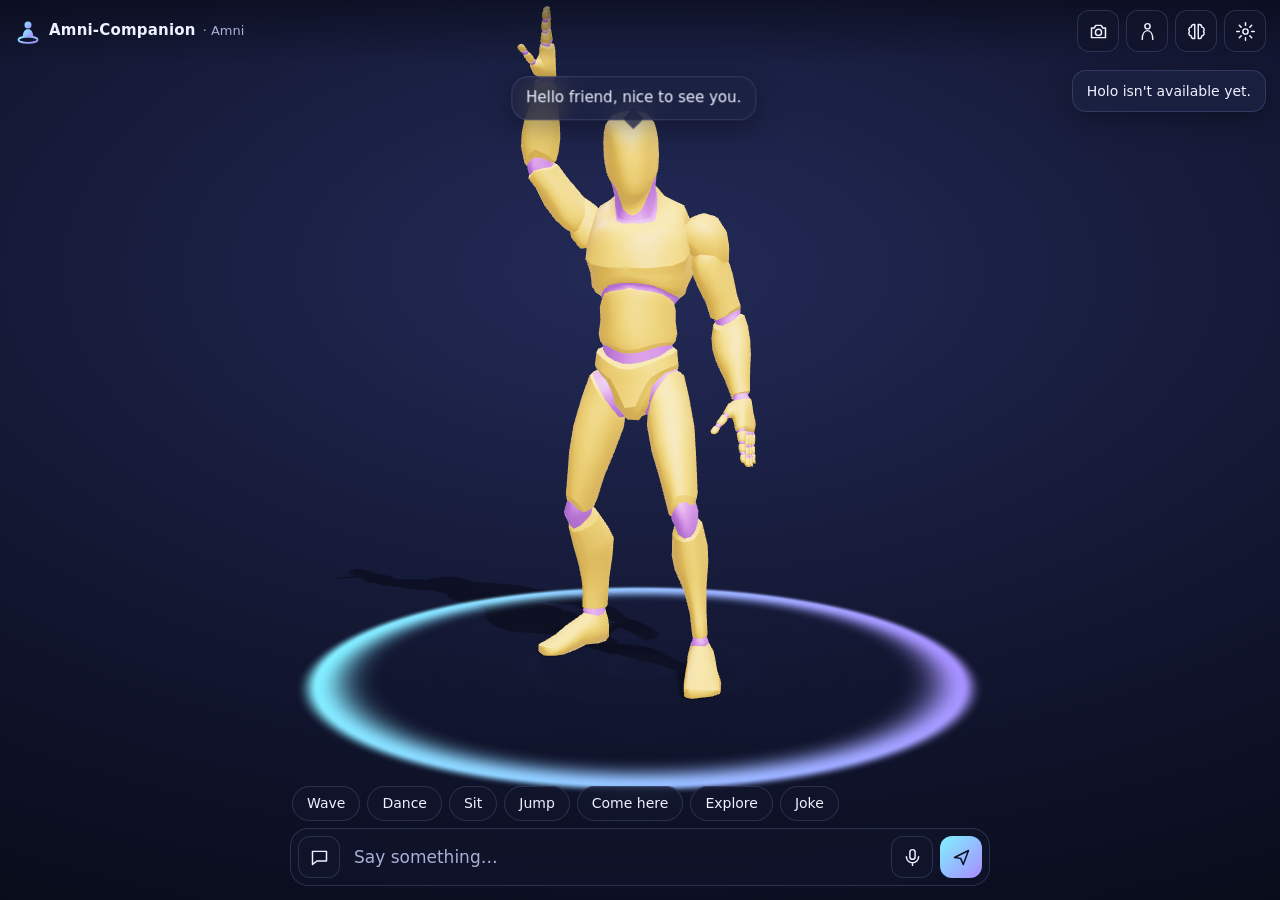
==== web/index.html @ f45200f0 "Amni-Companion 1.0.0: browser 3D AI companion Helium core written in Gold (rig matching, retargeting" ====
<!doctype html>
<html lang="en">
<head>
<meta charset="utf-8">
<meta name="viewport" content="width=device-width,initial-scale=1,viewport-fit=cover">
<title>Amni-Companion</title>
<meta name="description" content="A 3D AI companion for your browser: bring your own model and AI key, talk to it, and see it in AR with body tracking. Everything runs on your device.">
<meta name="theme-color" content="#0b0f1f">
<link rel="manifest" href="manifest.webmanifest">
<link rel="icon" href="icons/icon-192.png">
<link rel="apple-touch-icon" href="icons/icon-180.png">
<link rel="stylesheet" href="css/app.css">
<script type="importmap">{"imports":{"three":"./vendor/three/three.module.js"}}</script>
</head>
<body>
<video id="cam" playsinline muted></video>
<canvas id="stage"></canvas>
<div id="hud">
<header class="bar">
<div class="brand"><svg viewBox="0 0 32 32" aria-hidden="true"><defs><linearGradient id="lg" x1="0" y1="0" x2="1" y2="1"><stop offset="0" stop-color="#7ff3ff"/><stop offset="1" stop-color="#a98bff"/></linearGradient></defs><ellipse cx="16" cy="26" rx="11" ry="3.5" fill="none" stroke="url(#lg)" stroke-width="2"/><circle cx="16" cy="9" r="4" fill="url(#lg)"/><path d="M10 23c0-6 2.5-9 6-9s6 3 6 9" fill="url(#lg)"/></svg><b>Amni-Companion</b><span id="who"></span></div>
<nav>
<button id="camBtn" title="Camera AR: see your companion over your camera, with body tracking" aria-label="Camera AR"><svg viewBox="0 0 24 24"><path d="M4 8h3l2-3h6l2 3h3v11H4z"/><circle cx="12" cy="13" r="3.5"/></svg></button>
<button id="arBtn" hidden title="Place in your room (WebXR AR)" aria-label="Place in your room"><svg viewBox="0 0 24 24"><path d="M12 3 4 7.5v9L12 21l8-4.5v-9z"/><path d="M4 7.5 12 12l8-4.5M12 12v9"/></svg></button>
<button data-panel="models" title="Models" aria-label="Models"><svg viewBox="0 0 24 24"><circle cx="12" cy="6" r="3"/><path d="M6 21c0-6 2.5-10 6-10s6 4 6 10"/></svg></button>
<button data-panel="brain" title="AI brain" aria-label="AI brain"><svg viewBox="0 0 24 24"><path d="M9 4a3 3 0 0 0-3 3 3 3 0 0 0-2 5 3 3 0 0 0 2 5 3 3 0 0 0 3 3h1V4zM15 4a3 3 0 0 1 3 3 3 3 0 0 1 2 5 3 3 0 0 1-2 5 3 3 0 0 1-3 3h-1V4z"/></svg></button>
<button data-panel="settings" title="Settings" aria-label="Settings"><svg viewBox="0 0 24 24"><circle cx="12" cy="12" r="3"/><path d="M12 2v3M12 19v3M2 12h3M19 12h3M4.9 4.9l2.1 2.1M17 17l2.1 2.1M4.9 19.1 7 17M17 7l2.1-2.1"/></svg></button>
</nav>
</header>
<div id="bubble" class="bubble" hidden></div>
<div id="status" class="status" hidden></div>
<div id="toast" class="toast" hidden></div>
<div id="log" class="log" hidden></div>
<div id="chips" class="chips"><button data-act="emote:wave">Wave</button><button data-act="anim:dance">Dance</button><button data-act="sit">Sit</button><button data-act="anim:jump">Jump</button><button data-act="walk:user">Come here</button><button data-act="walk:roam">Explore</button><button data-say="Tell me a joke">Joke</button><button id="mirrorChip" data-act="mirror" hidden>Mirror me</button></div>
<form id="chat" autocomplete="off"><button id="logBtn" type="button" title="Conversation" aria-label="Conversation"><svg viewBox="0 0 24 24"><path d="M4 5h16v11H9l-5 4z"/></svg></button><input id="say" placeholder="Say something…" enterkeyhint="send" aria-label="Message"><button id="mic" type="button" title="Talk" aria-label="Talk"><svg viewBox="0 0 24 24"><rect x="9" y="3" width="6" height="11" rx="3"/><path d="M5 11a7 7 0 0 0 14 0M12 18v3"/></svg></button><button id="send" type="submit" title="Send" aria-label="Send"><svg viewBox="0 0 24 24"><path d="M4 12 20 4l-6 16-3-7z"/></svg></button></form>
<section class="panel" id="p-models" hidden>
<header><h2>Models</h2><button class="x" aria-label="Close">×</button></header>
<div class="cards" id="stock"></div>
<h3>Your models</h3>
<p class="hint">Use any rigged humanoid <b>.glb</b> or <b>.vrm</b> (Mixamo, VRoid, Ready Player Me, Unreal, Blender Rigify, Amni-CAD…). Files stay in this browser.</p>
<div id="mine" class="list"></div>
<label class="btn primary file"><input id="file" type="file" accept=".glb,.vrm,model/gltf-binary" hidden>Add a model</label>
<p id="rig" class="hint"></p>
<label class="row">Size <input id="scale" type="range" min="0.2" max="1.7" step="0.01"></label>
<label class="row">Companion name <input id="cname" placeholder="Uses the model's name"></label>
<label class="row">Personality <select id="persona"><option value="auto">Match the model</option><option value="holo">Holo: bubbly and playful</option><option value="dex">Dex: calm engineer</option><option value="neutral">Friendly and neutral</option></select></label>
</section>
<section class="panel" id="p-brain" hidden>
<header><h2>AI brain</h2><button class="x" aria-label="Close">×</button></header>
<p class="hint">The built-in offline brain knows a few dozen things and works with no network. For real conversation, connect any AI service with your own key. Your key is saved only in this browser and sent only to the service you pick, directly.</p>
<label class="row">Service <select id="provider"></select></label>
<label class="row" id="r-base">Base URL <input id="base" spellcheck="false"></label>
<label class="row" id="r-model">Model <input id="model" spellcheck="false"></label>
<label class="row" id="r-key">API key <span class="keybox"><input id="key" type="password" spellcheck="false" autocomplete="off"><button type="button" id="showKey" class="ghost">Show</button></span></label>
<p class="hint" id="brainNote"></p>
<label class="row col">Extra personality notes <textarea id="personality" rows="3" placeholder="e.g. Loves astronomy. Calls me captain."></textarea></label>
<label class="check"><input type="checkbox" id="remember"> Remember our conversation on this device</label>
<div class="btns"><button class="btn" id="testBrain" type="button">Test connection</button><button class="btn ghost" id="forget" type="button">Clear conversation</button></div>
</section>
<section class="panel" id="p-settings" hidden>
<header><h2>Settings</h2><button class="x" aria-label="Close">×</button></header>
<h3>Camera AR and senses</h3>
<p class="hint">Recognition runs entirely on this device with MediaPipe. No video or images leave it, unless you ask a connected AI brain what it sees; then it gets one snapshot.</p>
<label class="row">Camera <select id="camera"><option value="user">Front (selfie)</option><option value="environment">Back</option></select></label>
<label class="check"><input type="checkbox" data-sense="pose"> Body: waves, claps, pointing, poses</label>
<label class="check"><input type="checkbox" data-sense="hands"> Hands: thumbs up, peace, heart…</label>
<label class="check"><input type="checkbox" data-sense="face"> Face: smiles, surprise, nods, winks</label>
<label class="check"><input type="checkbox" data-sense="objects"> Objects you show it</label>
<label class="check"><input type="checkbox" id="react"> React out loud to what it notices</label>
<label class="check"><input type="checkbox" id="mirror"> Mirror me like a reflection (body tracking)</label>
<h3>Voice</h3>
<label class="check"><input type="checkbox" id="speak"> Speak replies</label>
<label class="row">Voice <select id="voice"></select></label>
<label class="row">Speed <input id="rate" type="range" min="0.7" max="1.7" step="0.05"></label>
<label class="row">Listening <select id="listen"><option value="push">Tap the mic to talk</option><option value="hands">Hands-free (keeps listening)</option></select></label>
<p class="hint" id="voiceNote"></p>
<h3>Privacy</h3>
<p class="hint">No accounts, no servers, no analytics. Models, settings and keys live in this browser's storage. Voice input uses your browser's speech service, which may run in the cloud (Chrome uses Google; Safari uses Apple) unless your browser supports on-device recognition.</p>
<div class="btns"><button class="btn ghost danger" id="wipe" type="button">Erase everything</button></div>
<h3>About</h3>
<p class="hint">Amni-Companion <span id="ver"></span> by Amniscient. Free software under the <a href="https://www.gnu.org/licenses/agpl-3.0.html" target="_blank" rel="noopener">AGPL-3.0</a>. <a href="https://github.com/Amnibro/amni-companion" target="_blank" rel="noopener">Source code</a>. Its core (rig mapping, body tracking, gesture recognition, offline brain) is written in Helium. Credits: three.js (MIT), MediaPipe (Apache-2.0), Quaternius Universal Animation Library (CC0).</p>
</section>
<div id="drop" class="drop" hidden><div>Drop a <b>.glb</b> or <b>.vrm</b> to bring it to life</div></div>
<div id="loading" class="loading"><div class="ring"></div><p id="loadMsg">Waking up…</p></div>
</div>
<script type="module" src="js/app.js"></script>
</body>
</html>
---- web/css/app.css ----
:root{--bg:#0b0f1f;--bg2:#1a1f3d;--glass:rgba(18,22,44,.67);--glass2:rgba(28,34,66,.78);--line:rgba(160,180,255,.18);--text:#eef1ff;--dim:#a9b0d6;--a1:#7ff3ff;--a2:#a98bff;--danger:#ff7a8a;--r:14px;--safe-b:env(safe-area-inset-bottom,0px);--safe-t:env(safe-area-inset-top,0px)}
*{box-sizing:border-box}
[hidden]{display:none!important}
html,body{margin:0;height:100%;overflow:hidden;background:radial-gradient(120% 90% at 50% 30%,#232a57 0%,#11152e 55%,#070914 100%) fixed;color:var(--text);font:15px/1.45 system-ui,-apple-system,"Segoe UI",Roboto,sans-serif;-webkit-tap-highlight-color:transparent;touch-action:manipulation}
body.camera{background:#000}
#cam{position:fixed;inset:0;width:100%;height:100%;object-fit:cover;display:none}
body.camera #cam{display:block}
body.camera.selfie #cam{transform:scaleX(-1)}
#stage{position:fixed;inset:0;width:100%;height:100%;display:block;touch-action:none}
#hud{position:fixed;inset:0;pointer-events:none}
#hud>*{pointer-events:auto}
.bar{position:absolute;top:0;left:0;right:0;display:flex;align-items:center;justify-content:space-between;gap:7px;padding:calc(10px + var(--safe-t)) 14px 10px;background:linear-gradient(180deg,rgba(7,9,20,.55),transparent)}
.brand{display:flex;align-items:center;gap:7px;min-width:0}
.brand svg{width:28px;height:28px;flex:none}
.brand b{font-size:15px;letter-spacing:.2px;white-space:nowrap}
#who{color:var(--dim);font-size:13px;white-space:nowrap;overflow:hidden;text-overflow:ellipsis}
#who:before{content:"· "}
#who:empty:before{content:""}
nav{display:flex;gap:7px}
nav button,#chat button,.x{width:42px;height:42px;border-radius:12px;border:1px solid var(--line);background:var(--glass);color:var(--text);display:grid;place-items:center;cursor:pointer;backdrop-filter:blur(14px);-webkit-backdrop-filter:blur(14px);padding:0}
nav button svg,#chat button svg{width:21px;height:21px;fill:none;stroke:currentColor;stroke-width:1.7;stroke-linecap:round;stroke-linejoin:round}
nav button.on,#chat button.on{border-color:var(--a1);box-shadow:0 0 0 1px var(--a1) inset,0 0 14px rgba(127,243,255,.35);color:var(--a1)}
button:focus-visible,input:focus-visible,select:focus-visible,textarea:focus-visible{outline:2px solid var(--a1);outline-offset:2px}
#chat{position:absolute;left:50%;transform:translateX(-50%);bottom:calc(14px + var(--safe-b));width:min(700px,calc(100% - 28px));display:flex;gap:7px;align-items:center;padding:7px;border-radius:18px;background:var(--glass);border:1px solid var(--line);backdrop-filter:blur(18px);-webkit-backdrop-filter:blur(18px)}
#chat input{flex:1;min-width:0;height:42px;border:0;background:transparent;color:var(--text);font:inherit;font-size:17px;padding:0 7px;outline:none}
#chat input::placeholder{color:var(--dim)}
#chat #send{background:linear-gradient(135deg,var(--a1),var(--a2));color:#0b0f1f;border:0}
#mic.listening{animation:pulse 1.2s infinite;color:var(--a1);border-color:var(--a1)}
@keyframes pulse{50%{box-shadow:0 0 0 7px rgba(127,243,255,.12)}}
.chips{position:absolute;left:50%;transform:translateX(-50%);bottom:calc(77px + var(--safe-b));width:min(700px,calc(100% - 28px));display:flex;gap:7px;overflow-x:auto;scrollbar-width:none;padding:2px}
.chips::-webkit-scrollbar{display:none}
.chips button{flex:none;height:35px;padding:0 14px;border-radius:999px;border:1px solid var(--line);background:var(--glass);color:var(--text);font:inherit;font-size:14px;cursor:pointer;backdrop-filter:blur(14px);-webkit-backdrop-filter:blur(14px)}
.chips button:hover,.chips button.on{border-color:var(--a1);color:var(--a1)}
.bubble{position:absolute;max-width:min(370px,calc(100% - 28px));padding:10px 14px;border-radius:17px;background:var(--glass2);border:1px solid var(--line);backdrop-filter:blur(14px);-webkit-backdrop-filter:blur(14px);transform:translate(-50%,-100%);font-size:15px;box-shadow:0 7px 28px rgba(0,0,0,.35);transition:opacity .3s;pointer-events:none}
.bubble:after{content:"";position:absolute;left:50%;bottom:-7px;width:14px;height:14px;background:inherit;border-right:1px solid var(--line);border-bottom:1px solid var(--line);transform:translateX(-50%) rotate(45deg)}
.bubble.thinking{color:var(--dim)}
.status{position:absolute;top:calc(70px + var(--safe-t));left:50%;transform:translateX(-50%);padding:7px 14px;border-radius:999px;background:var(--glass);border:1px solid var(--line);font-size:13px;color:var(--dim);backdrop-filter:blur(14px)}
.toast{position:absolute;top:calc(70px + var(--safe-t));right:14px;max-width:min(420px,calc(100% - 28px));padding:10px 14px;border-radius:var(--r);background:var(--glass2);border:1px solid var(--line);font-size:14px;backdrop-filter:blur(14px);box-shadow:0 7px 28px rgba(0,0,0,.35)}
.log{position:absolute;left:50%;transform:translateX(-50%);bottom:calc(128px + var(--safe-b));width:min(700px,calc(100% - 28px));max-height:42vh;overflow:auto;padding:14px;border-radius:var(--r);background:var(--glass2);border:1px solid var(--line);backdrop-filter:blur(18px);display:flex;flex-direction:column;gap:7px}
.log p{margin:0;padding:7px 10px;border-radius:12px;max-width:85%}
.log .user{align-self:flex-end;background:rgba(127,243,255,.12)}
.log .bot{align-self:flex-start;background:rgba(169,139,255,.14)}
.log .sys{align-self:center;color:var(--dim);font-size:13px}
.panel{position:absolute;top:calc(67px + var(--safe-t));right:14px;bottom:calc(14px + var(--safe-b));width:min(400px,calc(100% - 28px));overflow:auto;padding:14px 21px 21px;border-radius:18px;background:var(--glass2);border:1px solid var(--line);backdrop-filter:blur(21px);-webkit-backdrop-filter:blur(21px);box-shadow:0 14px 42px rgba(0,0,0,.45);z-index:3}
.panel header{display:flex;align-items:center;justify-content:space-between;position:sticky;top:-14px;margin:-14px -21px 7px;padding:14px 21px 7px;background:inherit;z-index:1}
.panel h2{margin:0;font-size:18px}
.panel h3{margin:21px 0 7px;font-size:13px;text-transform:uppercase;letter-spacing:.7px;color:var(--a1)}
.x{width:35px;height:35px;font-size:21px}
.hint{color:var(--dim);font-size:13px;margin:7px 0}
.hint a{color:var(--a1)}
.row{display:flex;align-items:center;justify-content:space-between;gap:14px;margin:10px 0;font-size:14px}
.row.col{flex-direction:column;align-items:stretch}
.row input:not([type=range]),.row select,.row textarea{flex:1;min-width:0;max-width:230px;height:38px;padding:0 10px;border-radius:10px;border:1px solid var(--line);background:rgba(7,9,20,.45);color:var(--text);font:inherit;font-size:14px}
.row.col textarea{max-width:none;height:auto;padding:7px 10px;resize:vertical}
.row input[type=range]{flex:1;max-width:230px;accent-color:var(--a1)}
.keybox{display:flex;gap:7px;flex:1;max-width:230px}
.keybox input{max-width:none!important}
.check{display:flex;gap:10px;align-items:center;margin:10px 0;font-size:14px;cursor:pointer}
.check input{width:18px;height:18px;accent-color:var(--a1)}
.btns{display:flex;gap:7px;flex-wrap:wrap;margin-top:14px}
.btn{height:38px;padding:0 14px;border-radius:10px;border:1px solid var(--line);background:rgba(127,243,255,.1);color:var(--text);font:inherit;font-size:14px;cursor:pointer;display:inline-flex;align-items:center;justify-content:center}
.btn.primary{background:linear-gradient(135deg,var(--a1),var(--a2));color:#0b0f1f;border:0;font-weight:700;width:100%;margin-top:7px}
.btn.ghost,.ghost{background:transparent;border:1px solid var(--line);color:var(--text);border-radius:10px;padding:0 10px;cursor:pointer;font:inherit;font-size:13px}
.btn.danger{color:var(--danger);border-color:rgba(255,122,138,.4)}
.cards{display:grid;grid-template-columns:repeat(3,1fr);gap:7px}
.card{border:1px solid var(--line);border-radius:var(--r);background:rgba(7,9,20,.35);color:var(--text);padding:7px;cursor:pointer;text-align:center;font:inherit;font-size:13px}
.card img,.card .ph{width:100%;aspect-ratio:3/4;object-fit:cover;border-radius:10px;display:block;background:linear-gradient(170deg,#2a3270,#151a38);margin-bottom:7px}
.card.on{border-color:var(--a1);box-shadow:0 0 0 1px var(--a1) inset}
.list{display:flex;flex-direction:column;gap:7px}
.item{display:flex;align-items:center;gap:7px;padding:7px 10px;border-radius:12px;border:1px solid var(--line);background:rgba(7,9,20,.35)}
.item.on{border-color:var(--a1)}
.item span{flex:1;min-width:0;overflow:hidden;text-overflow:ellipsis;white-space:nowrap;cursor:pointer}
.item small{color:var(--dim)}
.drop{position:absolute;inset:0;display:grid;place-items:center;background:rgba(7,9,20,.7);border:2px dashed var(--a1);font-size:21px;z-index:5}
.loading{position:absolute;inset:0;display:grid;place-content:center;justify-items:center;gap:14px;background:radial-gradient(120% 90% at 50% 30%,#232a57 0%,#11152e 55%,#070914 100%);z-index:7;transition:opacity .5s}
.loading.done{opacity:0;pointer-events:none}
.ring{width:57px;height:57px;border-radius:50%;border:3px solid rgba(127,243,255,.15);border-top-color:var(--a1);animation:spin 1s linear infinite}
@keyframes spin{to{transform:rotate(360deg)}}
@media (max-width:670px){.brand b{display:none}.panel{top:auto;left:7px;right:7px;width:auto;max-height:78vh;bottom:calc(7px + var(--safe-b))}nav button{width:40px;height:40px}}
@media (prefers-reduced-motion:reduce){*{animation:none!important;transition:none!important}}
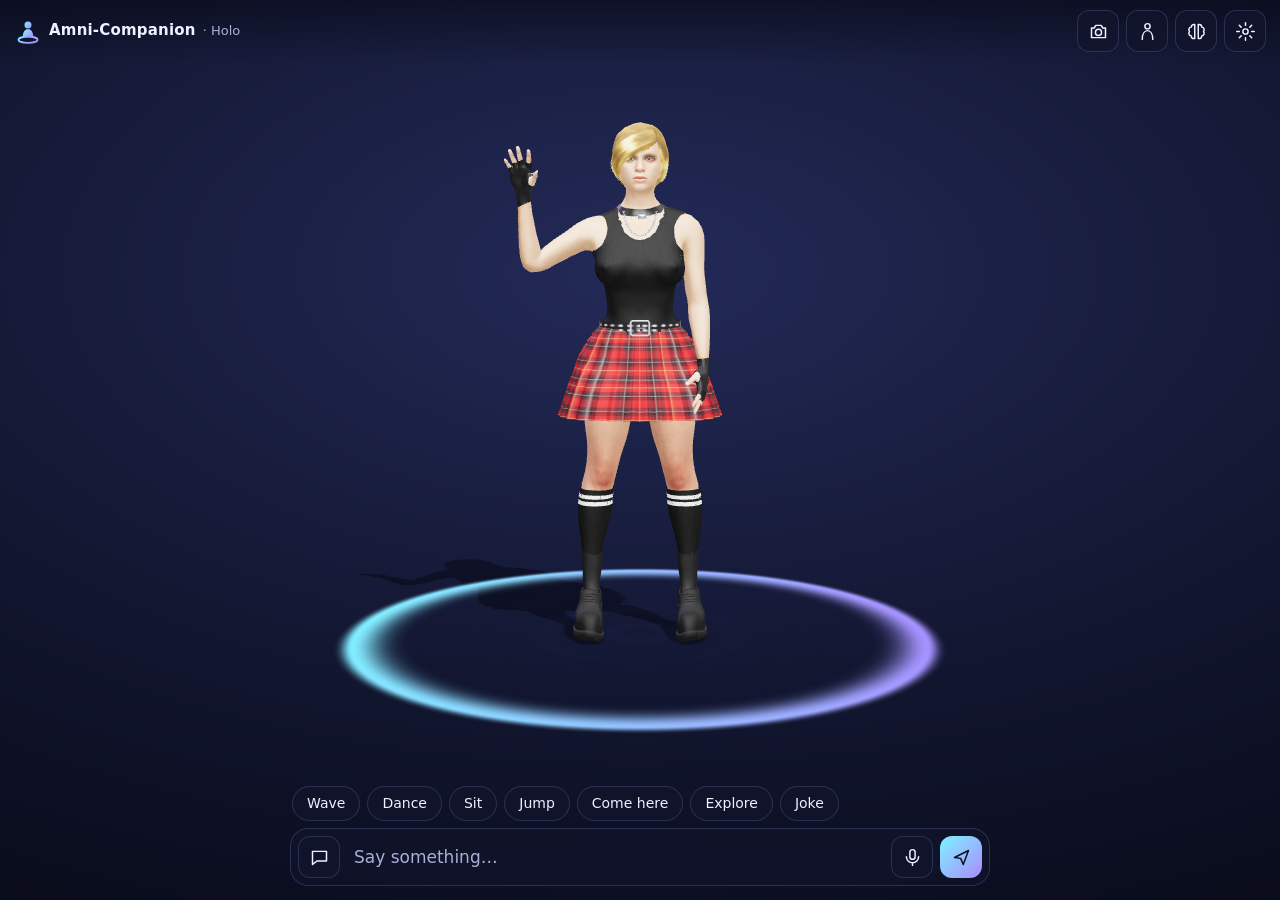
==== commit af43035c: "1.2.0: Holo and Dex rebuilt on real-body proportions Holo (5'2") and Dex (5'11") are now specs in ar" ====
--- a/web/index.html
+++ b/web/index.html
@@ -77,7 +77,7 @@
 <p class="hint">No accounts, no servers, no analytics. Models, settings and keys live in this browser's storage. Voice input uses your browser's speech service, which may run in the cloud (Chrome uses Google; Safari uses Apple) unless your browser supports on-device recognition.</p>
 <div class="btns"><button class="btn ghost danger" id="wipe" type="button">Erase everything</button></div>
 <h3>About</h3>
-<p class="hint">Amni-Companion <span id="ver"></span> by Amniscient. Free software under the <a href="https://www.gnu.org/licenses/agpl-3.0.html" target="_blank" rel="noopener">AGPL-3.0</a>. <a href="https://github.com/Amnibro/amni-companion" target="_blank" rel="noopener">Source code</a>. Its core (rig mapping, body tracking, gesture recognition, offline brain) is written in Helium. Credits: three.js (MIT), MediaPipe (Apache-2.0), Quaternius Universal Animation Library (CC0).</p>
+<p class="hint">Amni-Companion <span id="ver"></span> by Amniscient. Free software under the <a href="https://www.gnu.org/licenses/agpl-3.0.html" target="_blank" rel="noopener">AGPL-3.0</a>. <a href="https://github.com/Amnibro/amni-companion" target="_blank" rel="noopener">Source code</a>. Its core (rig mapping, body tracking, gesture recognition, offline brain) is written in Helium. Credits: three.js (MIT), MediaPipe (Apache-2.0), Quaternius Universal Animation Library (CC0), MakeHuman and MPFB assets (CC0).</p>
 </section>
 <div id="drop" class="drop" hidden><div>Drop a <b>.glb</b> or <b>.vrm</b> to bring it to life</div></div>
 <div id="loading" class="loading"><div class="ring"></div><p id="loadMsg">Waking up…</p></div>
--- a/web/css/app.css
+++ b/web/css/app.css
@@ -8,7 +8,7 @@
 body.camera.selfie #cam{transform:scaleX(-1)}
 #stage{position:fixed;inset:0;width:100%;height:100%;display:block;touch-action:none}
 #hud{position:fixed;inset:0;pointer-events:none}
-#hud>*{pointer-events:auto}
+:where(#hud>*){pointer-events:auto}
 .bar{position:absolute;top:0;left:0;right:0;display:flex;align-items:center;justify-content:space-between;gap:7px;padding:calc(10px + var(--safe-t)) 14px 10px;background:linear-gradient(180deg,rgba(7,9,20,.55),transparent)}
 .brand{display:flex;align-items:center;gap:7px;min-width:0}
 .brand svg{width:28px;height:28px;flex:none}
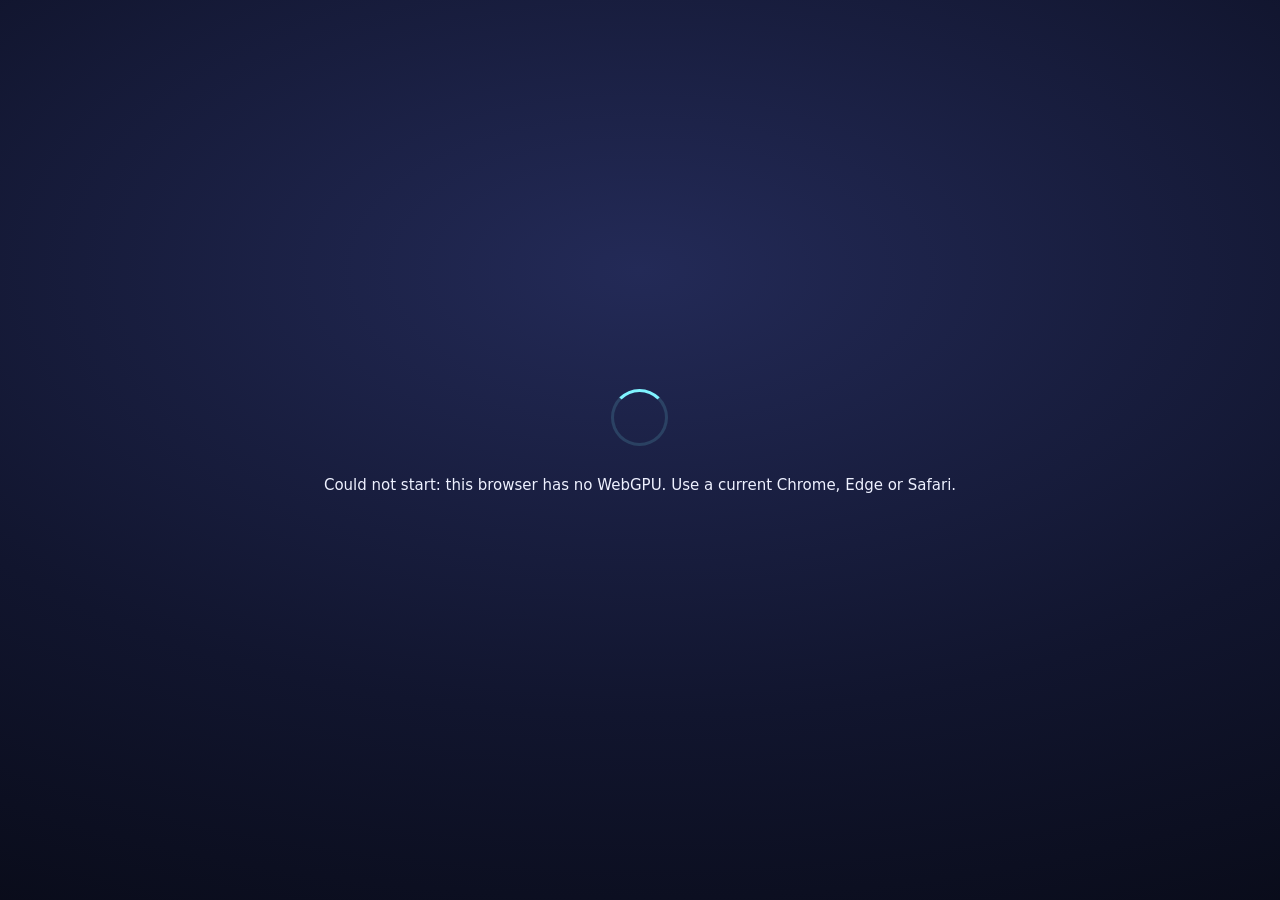
==== commit a176b5b8: "feature: per-model face cleanup that works on any GLB or VRM New core/feature module, driven by a pe" ====
--- a/web/index.html
+++ b/web/index.html
@@ -41,6 +41,17 @@
 <label class="btn primary file"><input id="file" type="file" accept=".glb,.vrm,model/gltf-binary" hidden>Add a model</label>
 <p id="rig" class="hint"></p>
 <label class="row">Size <input id="scale" type="range" min="0.2" max="1.7" step="0.01"></label>
+<div id="look" hidden><h3>Look</h3>
+<p class="hint">Tune this model's face and clothes. Eyes and nose are found automatically, so this works on your own models too.</p>
+<label class="row">Eyeliner <input id="lk-liner" type="range" min="0" max="1" step="0.05"></label>
+<label class="row">Liner thickness <input id="lk-thick" type="range" min="0.3" max="2" step="0.05"></label>
+<label class="row">Liner wing <input id="lk-wing" type="range" min="0" max="2" step="0.05"></label>
+<label class="row">Smooth eyelids <input id="lk-lids" type="range" min="0" max="1" step="0.05"></label>
+<label class="row">Clean lid shading <input id="lk-clean" type="range" min="0" max="1" step="0.05"></label>
+<label class="row">Smooth nose <input id="lk-nose" type="range" min="0" max="1" step="0.05"></label>
+<label class="row col">Parts <textarea id="lk-text" rows="4" spellcheck="false" placeholder="hide choker&#10;tint shirt 0.7 0.8 1&#10;smooth skirt 20"></textarea></label>
+<p class="hint">One change per line: <code>hide part</code>, <code>tint part r g b</code> (1 keeps the color), <code>smooth part passes</code> (rounds jagged clothing edges). Parts in this model: <span id="lk-parts"></span></p>
+<button class="btn primary" id="lk-apply">Apply look</button> <button class="ghost" id="lk-reset">Reset look</button></div>
 <label class="row">Companion name <input id="cname" placeholder="Uses the model's name"></label>
 <label class="row">Personality <select id="persona"><option value="auto">Match the model</option><option value="holo">Holo: bubbly and playful</option><option value="dex">Dex: calm engineer</option><option value="neutral">Friendly and neutral</option></select></label>
 </section>
